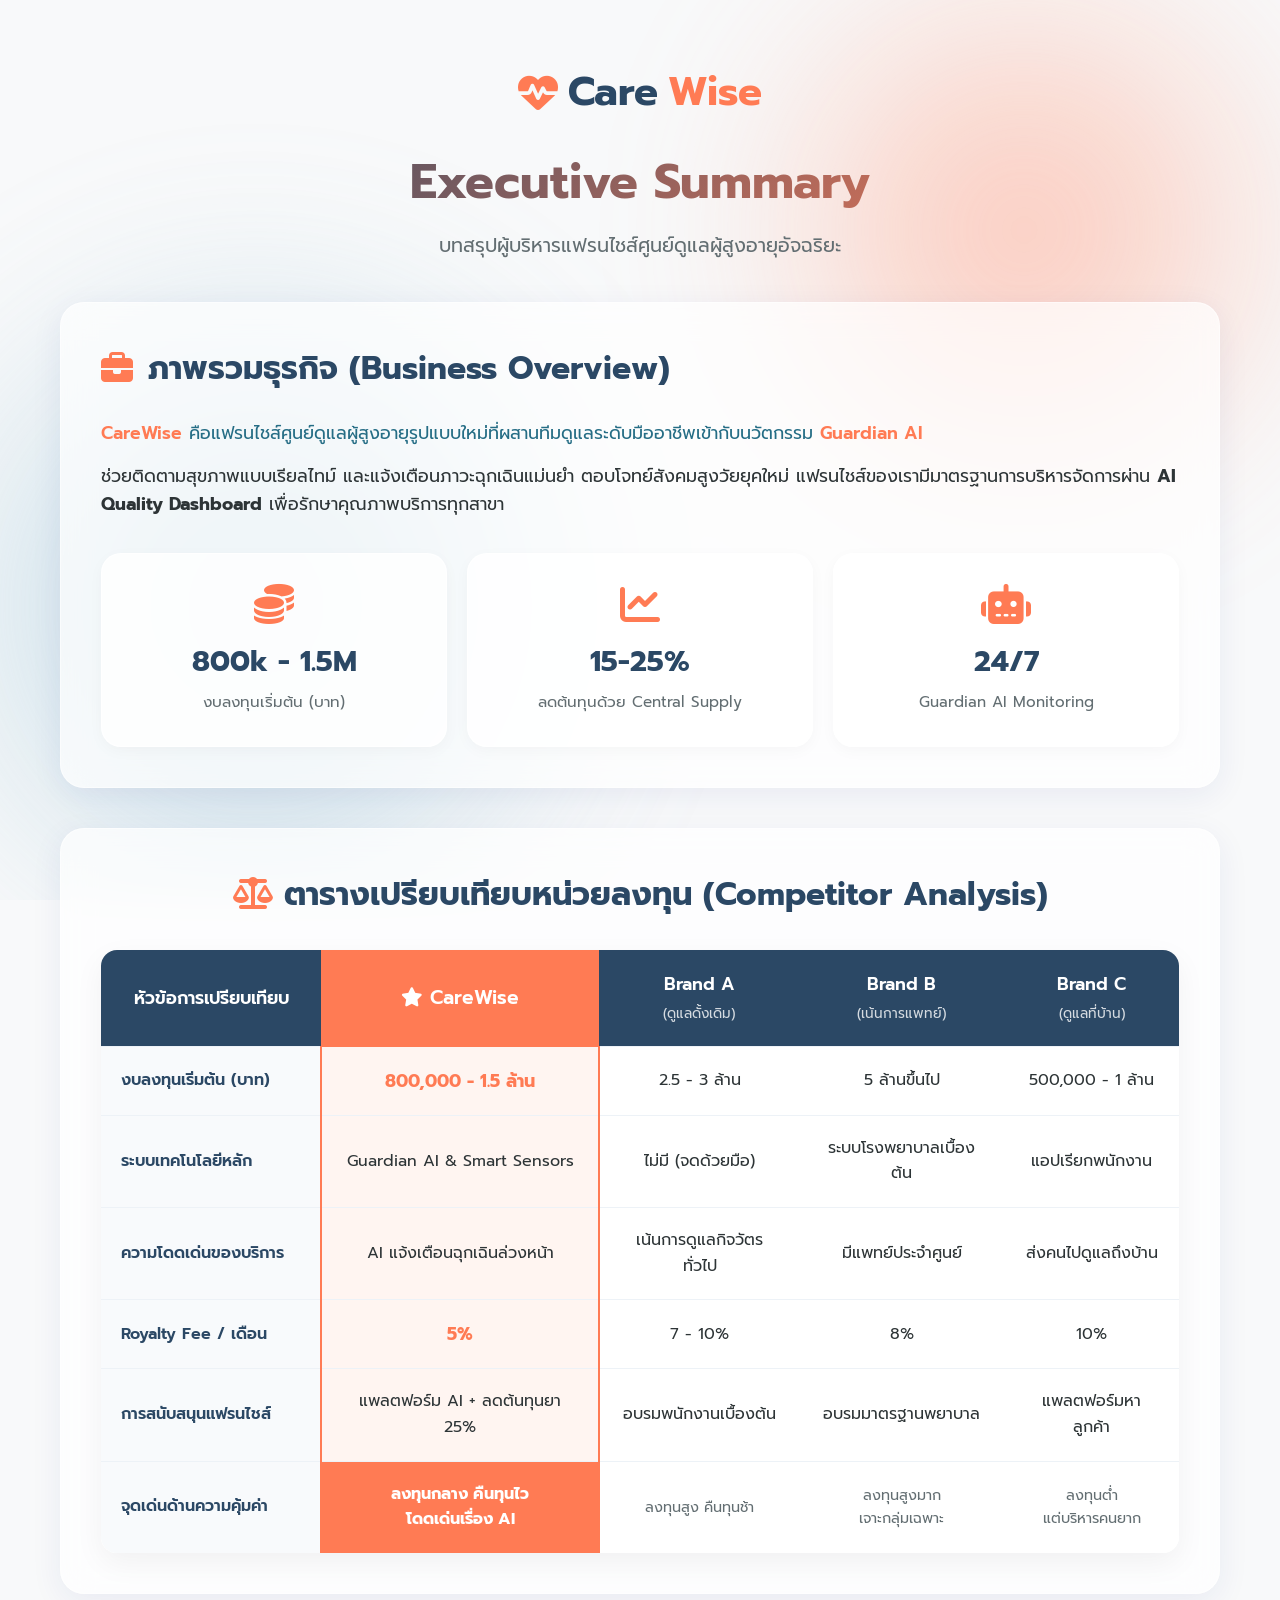
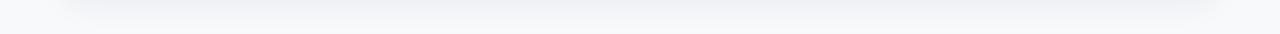
==== index.html @ 0f86eaac "Add files via upload" ====
<!DOCTYPE html>
<html lang="th">
<head>
    <meta charset="UTF-8">
    <meta name="viewport" content="width=device-width, initial-scale=1.0">
    <title>CareWise | Executive Summary</title>
    <link href="https://fonts.googleapis.com/css2?family=Prompt:wght@300;400;500;600;700&display=swap" rel="stylesheet">
    <link rel="stylesheet" href="executive.css">
    <link rel="stylesheet" href="https://cdnjs.cloudflare.com/ajax/libs/font-awesome/6.4.0/css/all.min.css">
</head>
<body>
    <div class="background-elements">
        <div class="blob blob-1"></div>
        <div class="blob blob-2"></div>
    </div>

    <header class="hero">
        <div class="container">
            <div class="logo">
                <i class="fa-solid fa-heart-pulse"></i> Care<span>Wise</span>
            </div>
            <h1>Executive Summary</h1>
            <p>บทสรุปผู้บริหารแฟรนไชส์ศูนย์ดูแลผู้สูงอายุอัจฉริยะ</p>
        </div>
    </header>

    <main class="container">
        <!-- Section: บทสรุปผู้บริหาร -->
        <section class="summary-card glass-panel">
            <div class="summary-content">
                <h2><i class="fa-solid fa-briefcase"></i> ภาพรวมธุรกิจ (Business Overview)</h2>
                <p class="highlight-text">
                    <strong>CareWise</strong> คือแฟรนไชส์ศูนย์ดูแลผู้สูงอายุรูปแบบใหม่ที่ผสานทีมดูแลระดับมืออาชีพเข้ากับนวัตกรรม <strong>Guardian AI</strong> 
                </p>
                <p>
                    ช่วยติดตามสุขภาพแบบเรียลไทม์ และแจ้งเตือนภาวะฉุกเฉินแม่นยำ ตอบโจทย์สังคมสูงวัยยุคใหม่ แฟรนไชส์ของเรามีมาตรฐานการบริหารจัดการผ่าน <strong>AI Quality Dashboard</strong> เพื่อรักษาคุณภาพบริการทุกสาขา
                </p>
                <div class="stats-grid">
                    <div class="stat-item">
                        <i class="fa-solid fa-coins"></i>
                        <span class="stat-value">800k - 1.5M</span>
                        <span class="stat-label">งบลงทุนเริ่มต้น (บาท)</span>
                    </div>
                    <div class="stat-item">
                        <i class="fa-solid fa-chart-line"></i>
                        <span class="stat-value">15-25%</span>
                        <span class="stat-label">ลดต้นทุนด้วย Central Supply</span>
                    </div>
                    <div class="stat-item">
                        <i class="fa-solid fa-robot"></i>
                        <span class="stat-value">24/7</span>
                        <span class="stat-label">Guardian AI Monitoring</span>
                    </div>
                </div>
            </div>
        </section>

        <!-- Section: ตารางเปรียบเทียบ -->
        <section class="comparison-section glass-panel">
            <h2><i class="fa-solid fa-scale-balanced"></i> ตารางเปรียบเทียบหน่วยลงทุน (Competitor Analysis)</h2>
            <div class="table-responsive">
                <table class="competitor-table">
                    <thead>
                        <tr>
                            <th>หัวข้อการเปรียบเทียบ</th>
                            <th class="carewise-col"><i class="fa-solid fa-star"></i> CareWise</th>
                            <th>Brand A <br><small>(ดูแลดั้งเดิม)</small></th>
                            <th>Brand B <br><small>(เน้นการแพทย์)</small></th>
                            <th>Brand C <br><small>(ดูแลที่บ้าน)</small></th>
                        </tr>
                    </thead>
                    <tbody>
                        <tr>
                            <td class="row-header">งบลงทุนเริ่มต้น (บาท)</td>
                            <td class="carewise-col highlight-cell">800,000 - 1.5 ล้าน</td>
                            <td>2.5 - 3 ล้าน</td>
                            <td>5 ล้านขึ้นไป</td>
                            <td>500,000 - 1 ล้าน</td>
                        </tr>
                        <tr>
                            <td class="row-header">ระบบเทคโนโลยีหลัก</td>
                            <td class="carewise-col">Guardian AI & Smart Sensors</td>
                            <td>ไม่มี (จดด้วยมือ)</td>
                            <td>ระบบโรงพยาบาลเบื้องต้น</td>
                            <td>แอปเรียกพนักงาน</td>
                        </tr>
                        <tr>
                            <td class="row-header">ความโดดเด่นของบริการ</td>
                            <td class="carewise-col">AI แจ้งเตือนฉุกเฉินล่วงหน้า</td>
                            <td>เน้นการดูแลกิจวัตรทั่วไป</td>
                            <td>มีแพทย์ประจำศูนย์</td>
                            <td>ส่งคนไปดูแลถึงบ้าน</td>
                        </tr>
                        <tr>
                            <td class="row-header">Royalty Fee / เดือน</td>
                            <td class="carewise-col highlight-cell">5%</td>
                            <td>7 - 10%</td>
                            <td>8%</td>
                            <td>10%</td>
                        </tr>
                        <tr>
                            <td class="row-header">การสนับสนุนแฟรนไชส์</td>
                            <td class="carewise-col">แพลตฟอร์ม AI + ลดต้นทุนยา 25%</td>
                            <td>อบรมพนักงานเบื้องต้น</td>
                            <td>อบรมมาตรฐานพยาบาล</td>
                            <td>แพลตฟอร์มหาลูกค้า</td>
                        </tr>
                        <tr class="final-row">
                            <td class="row-header">จุดเด่นด้านความคุ้มค่า</td>
                            <td class="carewise-col best-value">ลงทุนกลาง คืนทุนไว<br>โดดเด่นเรื่อง AI</td>
                            <td class="warning-value">ลงทุนสูง คืนทุนช้า</td>
                            <td class="warning-value">ลงทุนสูงมาก<br>เจาะกลุ่มเฉพาะ</td>
                            <td class="warning-value">ลงทุนต่ำ<br>แต่บริหารคนยาก</td>
                        </tr>
                    </tbody>
                </table>
            </div>
        </section>
    </main>

    <script>
        // Advanced animations using Intersection Observer
        const observerOptions = {
            root: null,
            rootMargin: '0px',
            threshold: 0.1
        };

        const observer = new IntersectionObserver((entries, observer) => {
            entries.forEach(entry => {
                if (entry.isIntersecting) {
                    entry.target.style.opacity = '1';
                    entry.target.style.transform = 'translateY(0)';
                    observer.unobserve(entry.target);
                }
            });
        }, observerOptions);

        // Apply initial styles and observe elements
        document.querySelectorAll('.stat-item, .competitor-table tbody tr').forEach((el, index) => {
            el.style.opacity = '0';
            el.style.transform = 'translateY(20px)';
            el.style.transition = `all 0.5s ease ${index * 0.1}s`;
            observer.observe(el);
        });

        // Safe hover effects for table rows
        document.querySelectorAll('.competitor-table tbody tr').forEach(row => {
            row.addEventListener('mouseenter', () => {
                row.style.backgroundColor = 'var(--carewise-bg)';
                Array.from(row.children).forEach(cell => {
                    cell.style.transition = 'all 0.3s ease';
                });
            });
            row.addEventListener('mouseleave', () => {
                row.style.backgroundColor = 'transparent';
            });
        });
    </script>
</body>
</html>
---- executive.css ----
:root {
    --primary: #FF7B54;
    --primary-light: #FFA186;
    --secondary: #2B4865;
    --secondary-light: #256D85;
    --background: #f8f9fa;
    --surface: rgba(255, 255, 255, 0.7);
    --text-main: #2d3436;
    --text-muted: #636e72;
    --glass-border: rgba(255, 255, 255, 0.5);
    --carewise-bg: rgba(255, 123, 84, 0.08);
}

* {
    margin: 0;
    padding: 0;
    box-sizing: border-box;
}

body {
    font-family: 'Prompt', sans-serif;
    background-color: var(--background);
    color: var(--text-main);
    line-height: 1.6;
    overflow-x: hidden;
    position: relative;
    min-height: 100vh;
}

/* Background animated blobs for modern glassmorphism look */
.background-elements {
    position: fixed;
    top: 0;
    left: 0;
    width: 100vw;
    height: 100vh;
    z-index: -1;
    overflow: hidden;
}

.blob {
    position: absolute;
    filter: blur(80px);
    border-radius: 50%;
    opacity: 0.6;
    animation: float 20s infinite alternate ease-in-out;
}

.blob-1 {
    top: -10%;
    right: -5%;
    width: 50vw;
    height: 50vw;
    background: radial-gradient(circle, var(--primary-light) 0%, transparent 70%);
}

.blob-2 {
    bottom: -10%;
    left: -10%;
    width: 60vw;
    height: 60vw;
    background: radial-gradient(circle, #8FBDD3 0%, transparent 70%);
    animation-delay: -10s;
}

@keyframes float {
    0% { transform: translate(0, 0) scale(1); }
    100% { transform: translate(-50px, 50px) scale(1.1); }
}

.container {
    max-width: 1200px;
    margin: 0 auto;
    padding: 0 20px;
}

/* Glassmorphism Panel */
.glass-panel {
    background: var(--surface);
    backdrop-filter: blur(16px);
    -webkit-backdrop-filter: blur(16px);
    border: 1px solid var(--glass-border);
    border-radius: 24px;
    box-shadow: 0 8px 32px 0 rgba(31, 38, 135, 0.07);
    margin-bottom: 40px;
    padding: 40px;
    transition: transform 0.3s ease, box-shadow 0.3s ease;
}

.glass-panel:hover {
    transform: translateY(-5px);
    box-shadow: 0 15px 40px 0 rgba(31, 38, 135, 0.12);
}

/* Hero Header */
.hero {
    text-align: center;
    padding: 60px 0 40px;
    animation: fadeInDown 0.8s ease-out;
}

.logo {
    font-size: 2.5rem;
    font-weight: 700;
    color: var(--secondary);
    margin-bottom: 20px;
    display: inline-flex;
    align-items: center;
    gap: 10px;
}

.logo i { color: var(--primary); }
.logo span { color: var(--primary); }

.hero h1 {
    font-size: 3rem;
    font-weight: 700;
    background: linear-gradient(135deg, var(--secondary), var(--primary));
    -webkit-background-clip: text;
    -webkit-text-fill-color: transparent;
    margin-bottom: 10px;
}

.hero p {
    font-size: 1.2rem;
    color: var(--text-muted);
}

/* Summary Section */
.summary-card h2 {
    color: var(--secondary);
    margin-bottom: 25px;
    font-size: 2rem;
    display: flex;
    align-items: center;
    gap: 15px;
}

.summary-card h2 i { color: var(--primary); }

.summary-content p {
    font-size: 1.1rem;
    margin-bottom: 15px;
}

.highlight-text {
    font-size: 1.3rem;
    color: var(--secondary-light);
}

.highlight-text strong {
    color: var(--primary);
    font-weight: 600;
}

/* Stats Cards */
.stats-grid {
    display: grid;
    grid-template-columns: repeat(auto-fit, minmax(250px, 1fr));
    gap: 20px;
    margin-top: 35px;
}

.stat-item {
    background: rgba(255, 255, 255, 0.8);
    padding: 30px;
    border-radius: 20px;
    text-align: center;
    border: 1px solid rgba(255,255,255,0.8);
    box-shadow: 0 4px 15px rgba(0,0,0,0.03);
    transition: all 0.3s ease;
}

.stat-item:hover {
    transform: translateY(-8px);
    border-color: var(--primary-light);
    box-shadow: 0 10px 25px rgba(255, 123, 84, 0.15);
}

.stat-item i {
    font-size: 2.5rem;
    color: var(--primary);
    margin-bottom: 15px;
}

.stat-value {
    display: block;
    font-size: 1.8rem;
    font-weight: 700;
    color: var(--secondary);
    margin-bottom: 5px;
}

.stat-label {
    font-size: 0.95rem;
    color: var(--text-muted);
}

/* Comparison Table */
.comparison-section h2 {
    color: var(--secondary);
    margin-bottom: 30px;
    font-size: 2rem;
    text-align: center;
}

.comparison-section h2 i { color: var(--primary); }

.table-responsive {
    overflow-x: auto;
    border-radius: 16px;
    box-shadow: 0 10px 30px rgba(0,0,0,0.05);
}

.competitor-table {
    width: 100%;
    border-collapse: collapse;
    background: white;
    text-align: left;
}

.competitor-table th, 
.competitor-table td {
    padding: 20px;
    border-bottom: 1px solid #edf2f7;
}

.competitor-table th {
    background: var(--secondary);
    color: white;
    font-weight: 600;
    font-size: 1.1rem;
    text-align: center;
}

.competitor-table td {
    text-align: center;
}

.competitor-table td.row-header {
    text-align: left;
}

.competitor-table th small {
    font-weight: 400;
    font-size: 0.85rem;
    opacity: 0.8;
}

.row-header {
    font-weight: 600;
    color: var(--secondary);
    background: #f8fafc;
    width: 220px;
}

.carewise-col {
    background-color: var(--carewise-bg);
    border-left: 2px solid var(--primary);
    border-right: 2px solid var(--primary);
}

th.carewise-col {
    background-color: var(--primary);
    border: none;
    font-size: 1.2rem;
}

.highlight-cell {
    font-weight: 700;
    color: var(--primary);
    font-size: 1.1rem;
}

.final-row td {
    border-bottom: none;
}

.best-value {
    background-color: var(--primary);
    color: white;
    font-weight: 700;
    border-bottom-left-radius: 0;
    border-bottom-right-radius: 0;
}

.warning-value {
    color: var(--text-muted);
    font-size: 0.9rem;
}

/* Entrance Animations */
@keyframes fadeInDown {
    from { opacity: 0; transform: translateY(-30px); }
    to { opacity: 1; transform: translateY(0); }
}

main > section {
    animation: fadeInDown 0.8s ease-out backwards;
}

main > section:nth-child(1) { animation-delay: 0.2s; }
main > section:nth-child(2) { animation-delay: 0.4s; }

/* Responsive adjustments */
@media (max-width: 900px) {
    .hero h1 { font-size: 2.5rem; }
    .glass-panel { padding: 25px; }
    .competitor-table th, .competitor-table td { padding: 15px 10px; font-size: 0.9rem; }
    .row-header { width: auto; }
}
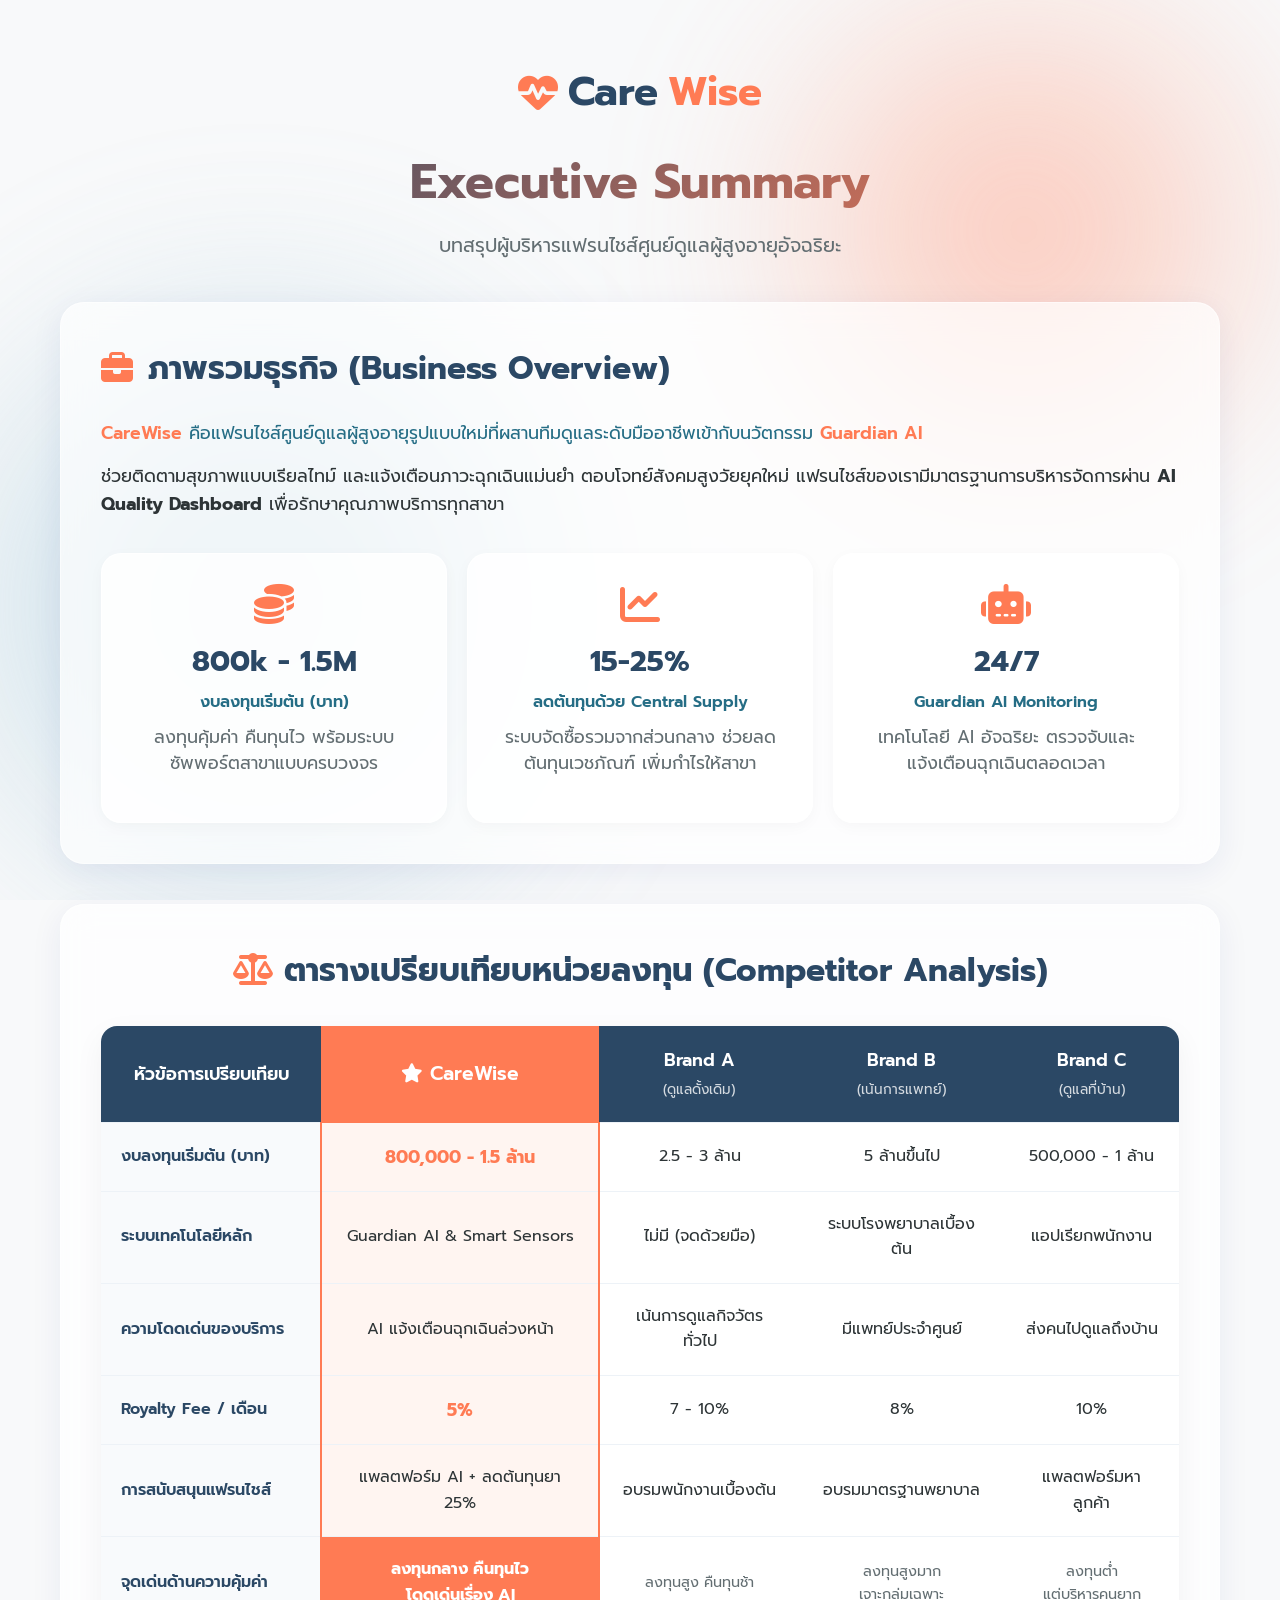
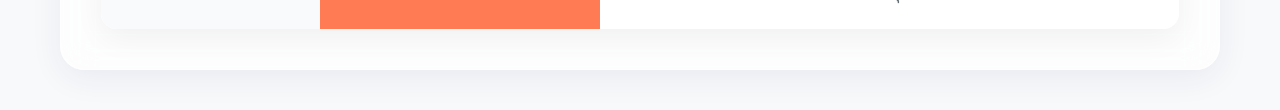
==== commit c58bd5a6: "เพิ่มคำอธิบายกล่องสถิติ" ====
--- a/index.html
+++ b/index.html
@@ -40,16 +40,19 @@
                         <i class="fa-solid fa-coins"></i>
                         <span class="stat-value">800k - 1.5M</span>
                         <span class="stat-label">งบลงทุนเริ่มต้น (บาท)</span>
+                        <p class="stat-desc">ลงทุนคุ้มค่า คืนทุนไว พร้อมระบบซัพพอร์ตสาขาแบบครบวงจร</p>
                     </div>
                     <div class="stat-item">
                         <i class="fa-solid fa-chart-line"></i>
                         <span class="stat-value">15-25%</span>
                         <span class="stat-label">ลดต้นทุนด้วย Central Supply</span>
+                        <p class="stat-desc">ระบบจัดซื้อรวมจากส่วนกลาง ช่วยลดต้นทุนเวชภัณฑ์ เพิ่มกำไรให้สาขา</p>
                     </div>
                     <div class="stat-item">
                         <i class="fa-solid fa-robot"></i>
                         <span class="stat-value">24/7</span>
                         <span class="stat-label">Guardian AI Monitoring</span>
+                        <p class="stat-desc">เทคโนโลยี AI อัจฉริยะ ตรวจจับและแจ้งเตือนฉุกเฉินตลอดเวลา</p>
                     </div>
                 </div>
             </div>
--- a/executive.css
+++ b/executive.css
@@ -192,8 +192,18 @@
 }
 
 .stat-label {
-    font-size: 0.95rem;
+    display: block;
+    font-size: 1rem;
+    font-weight: 600;
+    color: var(--secondary-light);
+    margin-bottom: 8px;
+}
+
+.stat-desc {
+    display: block;
+    font-size: 0.85rem;
     color: var(--text-muted);
+    line-height: 1.5;
 }
 
 /* Comparison Table */
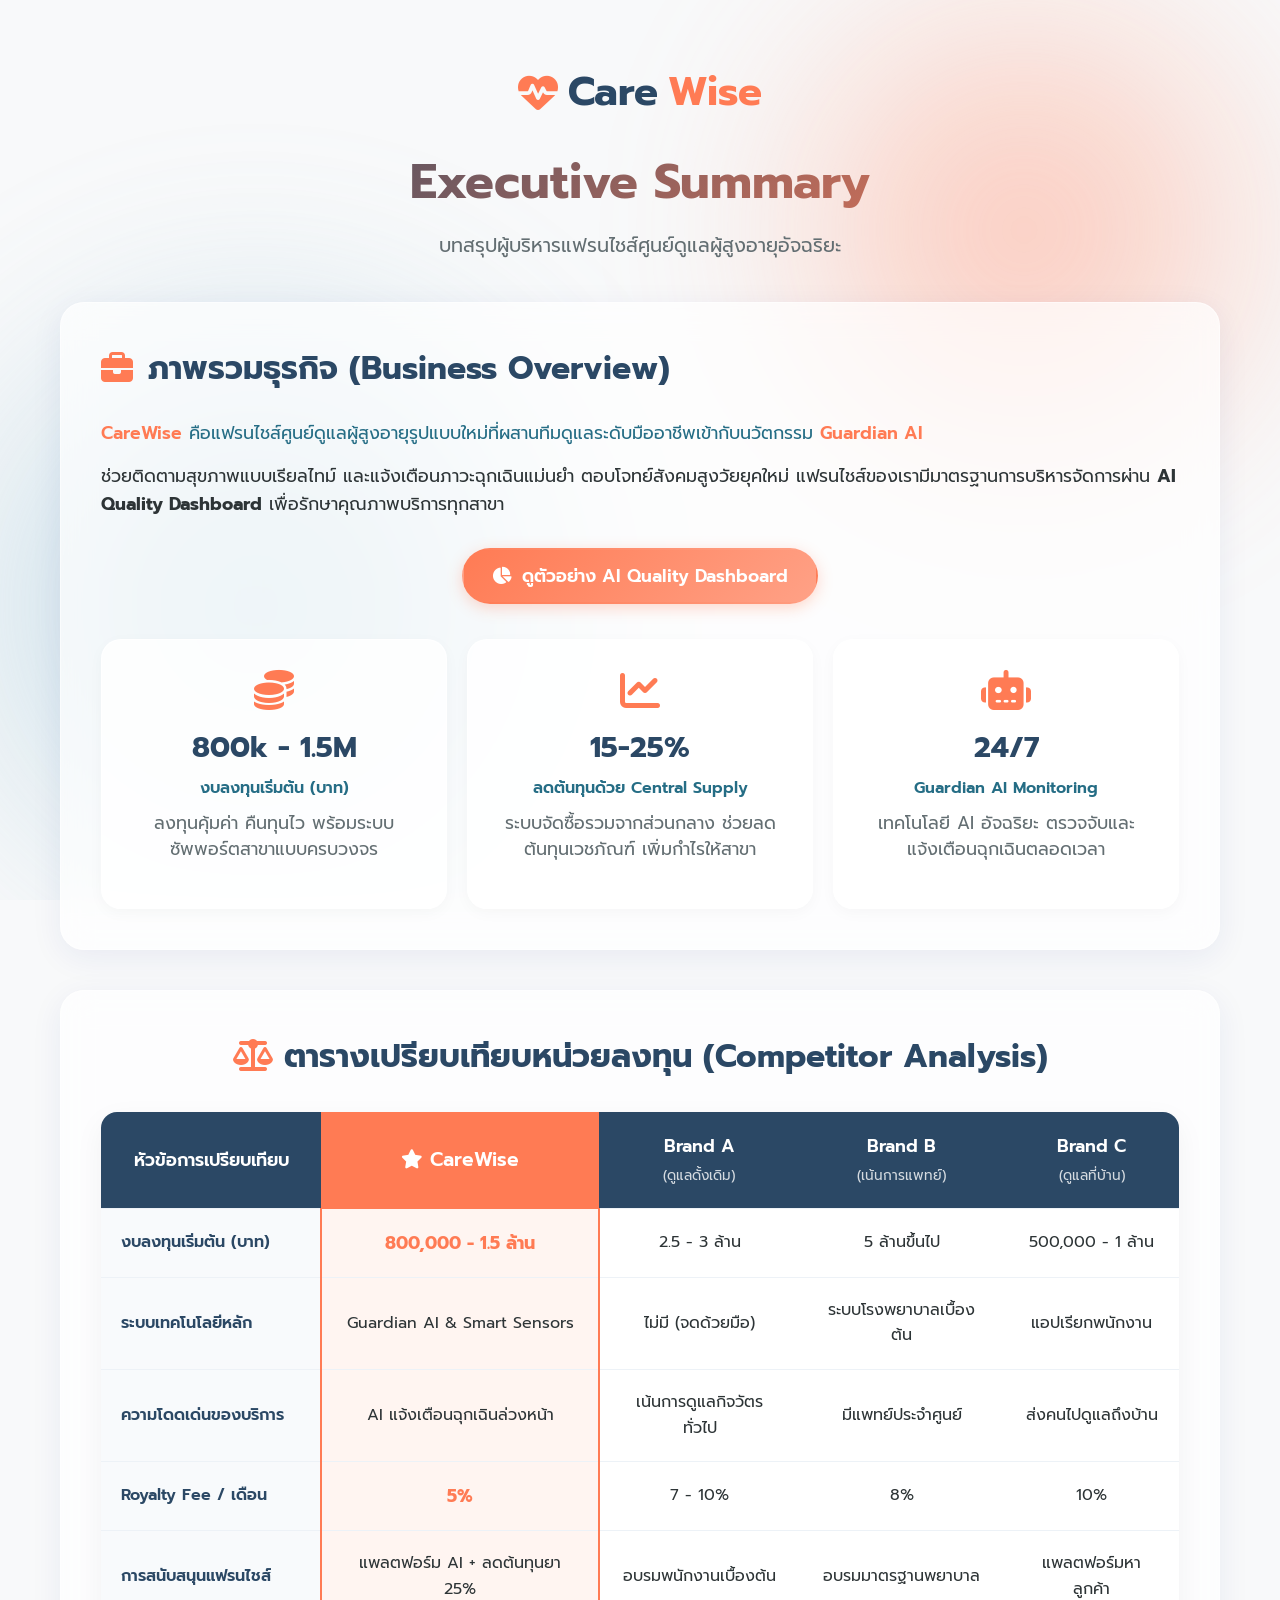
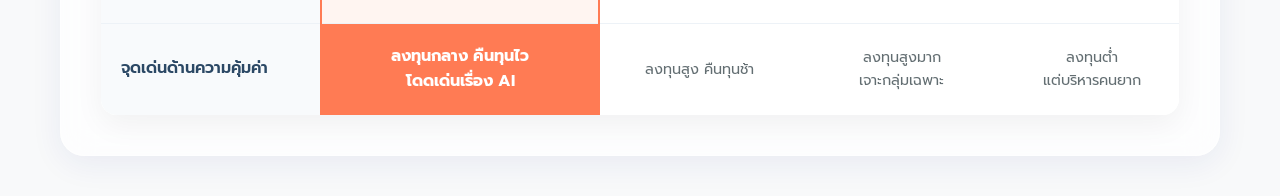
==== commit edc8b4db: "5" ====
--- a/index.html
+++ b/index.html
@@ -5,7 +5,8 @@
     <meta name="viewport" content="width=device-width, initial-scale=1.0">
     <title>CareWise | Executive Summary</title>
     <link href="https://fonts.googleapis.com/css2?family=Prompt:wght@300;400;500;600;700&display=swap" rel="stylesheet">
-    <link rel="stylesheet" href="executive.css">
+    <link rel="stylesheet" href="executive.css?v=1.0.4">
+    <link rel="stylesheet" href="executive-mobile.css?v=1.0.4" media="screen and (max-width: 768px)">
     <link rel="stylesheet" href="https://cdnjs.cloudflare.com/ajax/libs/font-awesome/6.4.0/css/all.min.css">
 </head>
 <body>
@@ -35,6 +36,9 @@
                 <p>
                     ช่วยติดตามสุขภาพแบบเรียลไทม์ และแจ้งเตือนภาวะฉุกเฉินแม่นยำ ตอบโจทย์สังคมสูงวัยยุคใหม่ แฟรนไชส์ของเรามีมาตรฐานการบริหารจัดการผ่าน <strong>AI Quality Dashboard</strong> เพื่อรักษาคุณภาพบริการทุกสาขา
                 </p>
+                <div class="action-container" style="text-align: center; margin: 30px 0 10px;">
+                    <a href="dashboard.html" class="btn-primary"><i class="fa-solid fa-chart-pie"></i> ดูตัวอย่าง AI Quality Dashboard</a>
+                </div>
                 <div class="stats-grid">
                     <div class="stat-item">
                         <i class="fa-solid fa-coins"></i>
@@ -121,44 +125,6 @@
         </section>
     </main>
 
-    <script>
-        // Advanced animations using Intersection Observer
-        const observerOptions = {
-            root: null,
-            rootMargin: '0px',
-            threshold: 0.1
-        };
-
-        const observer = new IntersectionObserver((entries, observer) => {
-            entries.forEach(entry => {
-                if (entry.isIntersecting) {
-                    entry.target.style.opacity = '1';
-                    entry.target.style.transform = 'translateY(0)';
-                    observer.unobserve(entry.target);
-                }
-            });
-        }, observerOptions);
-
-        // Apply initial styles and observe elements
-        document.querySelectorAll('.stat-item, .competitor-table tbody tr').forEach((el, index) => {
-            el.style.opacity = '0';
-            el.style.transform = 'translateY(20px)';
-            el.style.transition = `all 0.5s ease ${index * 0.1}s`;
-            observer.observe(el);
-        });
-
-        // Safe hover effects for table rows
-        document.querySelectorAll('.competitor-table tbody tr').forEach(row => {
-            row.addEventListener('mouseenter', () => {
-                row.style.backgroundColor = 'var(--carewise-bg)';
-                Array.from(row.children).forEach(cell => {
-                    cell.style.transition = 'all 0.3s ease';
-                });
-            });
-            row.addEventListener('mouseleave', () => {
-                row.style.backgroundColor = 'transparent';
-            });
-        });
-    </script>
+    <script src="executive.js?v=1.0.1"></script>
 </body>
 </html>
--- a/executive.css
+++ b/executive.css
@@ -153,6 +153,29 @@
     font-weight: 600;
 }
 
+/* Button Styles */
+.btn-primary {
+    display: inline-flex;
+    align-items: center;
+    gap: 10px;
+    background: linear-gradient(135deg, var(--primary), var(--primary-light));
+    color: white;
+    padding: 12px 28px;
+    border-radius: 50px;
+    text-decoration: none;
+    font-size: 1.1rem;
+    font-weight: 600;
+    box-shadow: 0 4px 15px rgba(255, 123, 84, 0.3);
+    transition: all 0.3s ease;
+    border: 2px solid transparent;
+}
+
+.btn-primary:hover {
+    transform: translateY(-3px);
+    box-shadow: 0 8px 25px rgba(255, 123, 84, 0.4);
+    color: white;
+}
+
 /* Stats Cards */
 .stats-grid {
     display: grid;
@@ -312,10 +335,4 @@
 main > section:nth-child(1) { animation-delay: 0.2s; }
 main > section:nth-child(2) { animation-delay: 0.4s; }
 
-/* Responsive adjustments */
-@media (max-width: 900px) {
-    .hero h1 { font-size: 2.5rem; }
-    .glass-panel { padding: 25px; }
-    .competitor-table th, .competitor-table td { padding: 15px 10px; font-size: 0.9rem; }
-    .row-header { width: auto; }
-}
+
--- a/executive-mobile.css
+++ b/executive-mobile.css
@@ -0,0 +1,157 @@
+/* executive-mobile.css */
+/* These styles apply automatically on mobile screens (max-width: 768px) */
+
+.container {
+    padding: 0 15px;
+}
+
+.hero {
+    padding: 40px 0 20px;
+}
+
+.hero h1 {
+    font-size: 2rem;
+}
+
+.hero p {
+    font-size: 1rem;
+}
+
+.logo {
+    font-size: 2rem;
+}
+
+.glass-panel {
+    padding: 25px 20px;
+    border-radius: 20px;
+    margin-bottom: 30px;
+}
+
+.summary-card h2, .comparison-section h2 {
+    font-size: 1.5rem;
+    margin-bottom: 20px;
+}
+
+.highlight-text {
+    font-size: 1.1rem;
+}
+
+.summary-content p {
+    font-size: 1rem;
+}
+
+.stats-grid {
+    grid-template-columns: 1fr;
+    gap: 15px;
+}
+
+.stat-item {
+    padding: 20px;
+}
+
+.stat-item i {
+    font-size: 2rem;
+}
+
+.stat-value {
+    font-size: 1.6rem;
+}
+
+/* Re-design table to be stacked cards for mobile (No scrollbar) */
+.table-responsive {
+    margin: 0;
+    padding: 0;
+    width: 100%;
+    overflow-x: hidden;
+    background: none;
+    box-shadow: none;
+}
+
+.competitor-table, 
+.competitor-table tbody, 
+.competitor-table tr, 
+.competitor-table td {
+    display: block;
+    width: 100%;
+    white-space: normal;
+    padding: 0;
+}
+
+.competitor-table thead {
+    display: none; /* Hide original table header */
+}
+
+.competitor-table tr {
+    margin-bottom: 25px;
+    border-radius: 16px;
+    background: white;
+    box-shadow: 0 5px 20px rgba(0,0,0,0.08);
+    border: 1px solid rgba(0,0,0,0.05);
+    overflow: hidden;
+}
+
+.competitor-table td {
+    display: flex;
+    justify-content: space-between;
+    align-items: center;
+    padding: 15px 20px;
+    text-align: right;
+    border-bottom: 1px solid #f1f5f9;
+    font-size: 0.95rem;
+}
+
+.competitor-table td:last-child {
+    border-bottom: none;
+}
+
+/* Format the Row Header (Card Title) */
+.competitor-table td.row-header {
+    background: var(--secondary);
+    color: white;
+    justify-content: center;
+    text-align: center;
+    font-size: 1.1rem;
+    font-weight: 600;
+    width: 100%;
+}
+
+/* Pseudo-elements for labels */
+.competitor-table td:not(.row-header)::before {
+    font-weight: 600;
+    text-align: left;
+    color: var(--secondary);
+    flex-shrink: 0;
+    margin-right: 15px;
+}
+
+.competitor-table td:nth-of-type(2)::before { 
+    content: "CareWise"; 
+    color: var(--primary); 
+    font-weight: 700;
+}
+.competitor-table td:nth-of-type(3)::before { content: "Brand A"; }
+.competitor-table td:nth-of-type(4)::before { content: "Brand B"; }
+.competitor-table td:nth-of-type(5)::before { content: "Brand C"; }
+
+/* CareWise column highlighting in card mode */
+.competitor-table td.carewise-col {
+    background-color: var(--carewise-bg);
+    border-left: none;
+    border-right: none;
+}
+
+.competitor-table td.best-value {
+    background-color: var(--primary);
+    color: white;
+    border-radius: 0;
+}
+
+.competitor-table td.best-value::before {
+    color: white;
+}
+
+.highlight-cell {
+    font-size: 1.05rem;
+    color: var(--primary);
+    font-weight: 700;
+}
